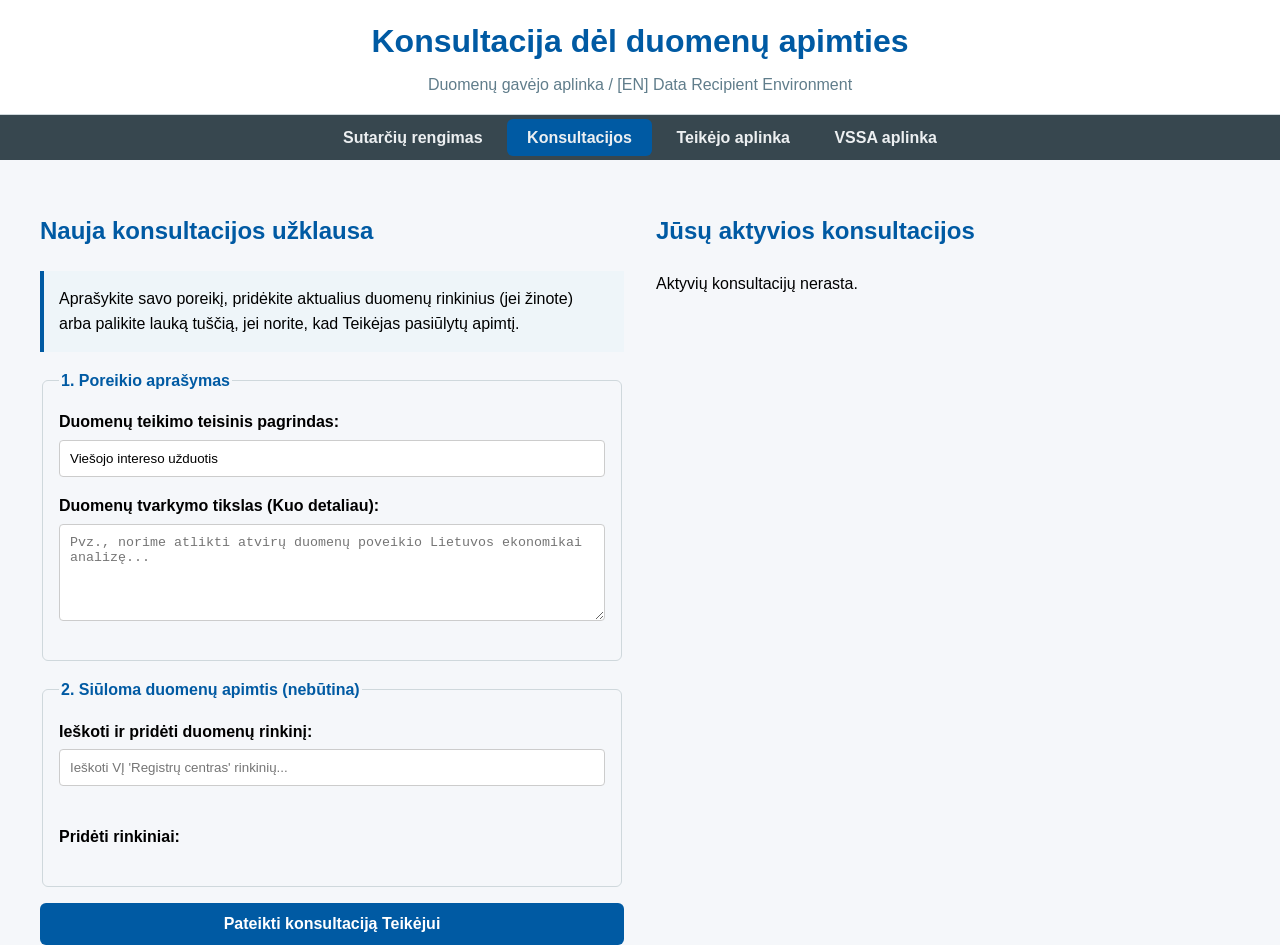
==== consultations.html @ 78e39f58 "Add consultations.html for consultation requests" ====
<!DOCTYPE html>
<html lang="lt">
<head>
    <meta charset="UTF-8">
    <meta name="viewport" content="width=device-width, initial-scale=1.0">
    <title>Konsultacijos - Išmaniosios sutartys</title>
    <link rel="stylesheet" href="style.css">
</head>
<body>
    <header>
        <div class="container">
            <h1>Konsultacija dėl duomenų apimties</h1>
            <p>Duomenų gavėjo aplinka / [EN] Data Recipient Environment</p>
        </div>
    </header>

    <nav class="main-nav">
        <div class="container">
            <a href="index.html">Sutarčių rengimas</a>
            <a href="consultations.html" class="active">Konsultacijos</a>
            <a href="provider.html">Teikėjo aplinka</a>
            <a href="vssa.html">VSSA aplinka</a>
        </div>
    </nav>

    <main class="container">
        <div class="grid-container">
            <!-- Kairė pusė: Užklausos forma -->
            <div class="form-section">
                <h2>Nauja konsultacijos užklausa</h2>
                <p class="helper-text">Aprašykite savo poreikį, pridėkite aktualius duomenų rinkinius (jei žinote) arba palikite lauką tuščią, jei norite, kad Teikėjas pasiūlytų apimtį.</p>
                <form id="consultation-form">
                    <fieldset>
                        <legend>1. Poreikio aprašymas</legend>
                        <label for="consult-legalBasis">Duomenų teikimo teisinis pagrindas:</label>
                        <input type="text" id="consult-legalBasis" value="Viešojo intereso užduotis">
                        
                        <label for="consult-dataPurpose">Duomenų tvarkymo tikslas (Kuo detaliau):</label>
                        <textarea id="consult-dataPurpose" rows="5" placeholder="Pvz., norime atlikti atvirų duomenų poveikio Lietuvos ekonomikai analizę..."></textarea>
                    </fieldset>

                    <fieldset>
                        <legend>2. Siūloma duomenų apimtis (nebūtina)</legend>
                        <label for="consult-dataset-search">Ieškoti ir pridėti duomenų rinkinį:</label>
                        <input type="search" id="consult-dataset-search" placeholder="Ieškoti VĮ 'Registrų centras' rinkinių...">
                        <div id="consult-datasets-selection"></div>
                        
                        <div id="consult-selected-datasets" class="selected-items-list">
                            <h4>Pridėti rinkiniai:</h4>
                            <!-- Čia bus rodomi pasirinkti rinkiniai -->
                        </div>
                    </fieldset>
                    
                    <button type="button" id="submit-consultation">Pateikti konsultaciją Teikėjui</button>
                </form>
            </div>

            <!-- Dešinė pusė: Aktyvios konsultacijos -->
            <div class="preview-section">
                <h2>Jūsų aktyvios konsultacijos</h2>
                <div id="active-consultations-list" class="contracts-list-container">
                    <p>Aktyvių konsultacijų nerasta.</p>
                </div>
            </div>
        </div>
    </main>

    <script src="consultations.js"></script>
</body>
</html>
---- style.css ----
:root {
    --primary-color: #005aa3;
    --text-color: #2c3e50;
    --border-color: #cfd8dc;
    --body-bg: #f5f7fa;
}

body {
    font-family: -apple-system, BlinkMacSystemFont, "Segoe UI", Roboto, Helvetica, Arial, sans-serif;
    line-height: 1.6;
    margin: 0;
    background-color: var(--body-bg);
}

.container {
    max-width: 1200px;
    margin: 0 auto;
    padding: 0 20px;
}

header {
    background-color: white;
    padding: 1rem 0;
    text-align: center;
    border-bottom: 1px solid var(--border-color);
}

header h1 { color: var(--primary-color); margin: 0; }
header p { margin: 5px 0 0; color: #607d8b; }

.main-nav {
    background-color: #37474f;
    padding: 10px 0;
    text-align: center;
    margin-bottom: 2rem;
}

.main-nav a {
    color: #eceff1;
    text-decoration: none;
    padding: 10px 20px;
    font-weight: bold;
    border-radius: 6px;
    transition: background-color 0.2s;
}

.main-nav a:hover { background-color: #455a64; }
.main-nav a.active { background-color: var(--primary-color); }

main h2 { color: var(--primary-color); }

.grid-container {
    display: grid;
    grid-template-columns: 1fr 1fr;
    gap: 2rem;
}

fieldset {
    border: 1px solid var(--border-color);
    border-radius: 6px;
    margin-bottom: 1rem;
    padding: 1rem;
}

legend { font-weight: bold; color: var(--primary-color); }
label { display: block; margin-bottom: 5px; font-weight: 600; }
input, select, textarea {
    width: 100%;
    padding: 10px;
    margin-bottom: 1rem;
    border: 1px solid #ccc;
    border-radius: 4px;
    box-sizing: border-box;
}

input[readonly] { background-color: #f1f3f4; }
#datasets-selection { max-height: 150px; overflow-y: auto; border: 1px solid #ccc; padding: 5px; }
.agreement-text { white-space: pre-wrap; font-size: 0.9rem; height: 400px; overflow-y: auto; border: 1px solid #eee; padding: 1rem; }
#json-preview { background-color: #263238; color: #eceff1; padding: 1rem; height: 250px; overflow-y: auto; }

button {
    width: 100%;
    padding: 12px;
    background-color: var(--primary-color);
    color: white;
    border: none;
    border-radius: 6px;
    font-size: 1rem;
    font-weight: bold;
    cursor: pointer;
}
button:hover { background-color: #004b8d; }

.helper-text { background-color: #eef5f9; border-left: 4px solid var(--primary-color); padding: 15px; margin-bottom: 1rem; }

.contracts-list-container .contract-card {
    background: white;
    border: 1px solid var(--border-color);
    border-left: 5px solid #ff9800; /* Pending status */
    padding: 1rem;
    border-radius: 6px;
    margin-bottom: 1rem;
}
.status-pending { color: #ff9800; font-weight: bold; }

.dashboard-grid { display: grid; grid-template-columns: repeat(auto-fit, minmax(250px, 1fr)); gap: 1.5rem; }
.dashboard-card { background-color: white; border: 1px solid var(--border-color); padding: 1.5rem; border-radius: 8px; text-align: center; }
.dashboard-card h3 { margin-top: 0; }
.card-metric { font-size: 3rem; font-weight: 700; color: var(--primary-color); }
.dashboard-card.status-total .card-metric { color: var(--primary-color); }
.dashboard-card.status-pending .card-metric { color: #ff9800; }
.dashboard-card.status-active .card-metric { color: #4caf50; }
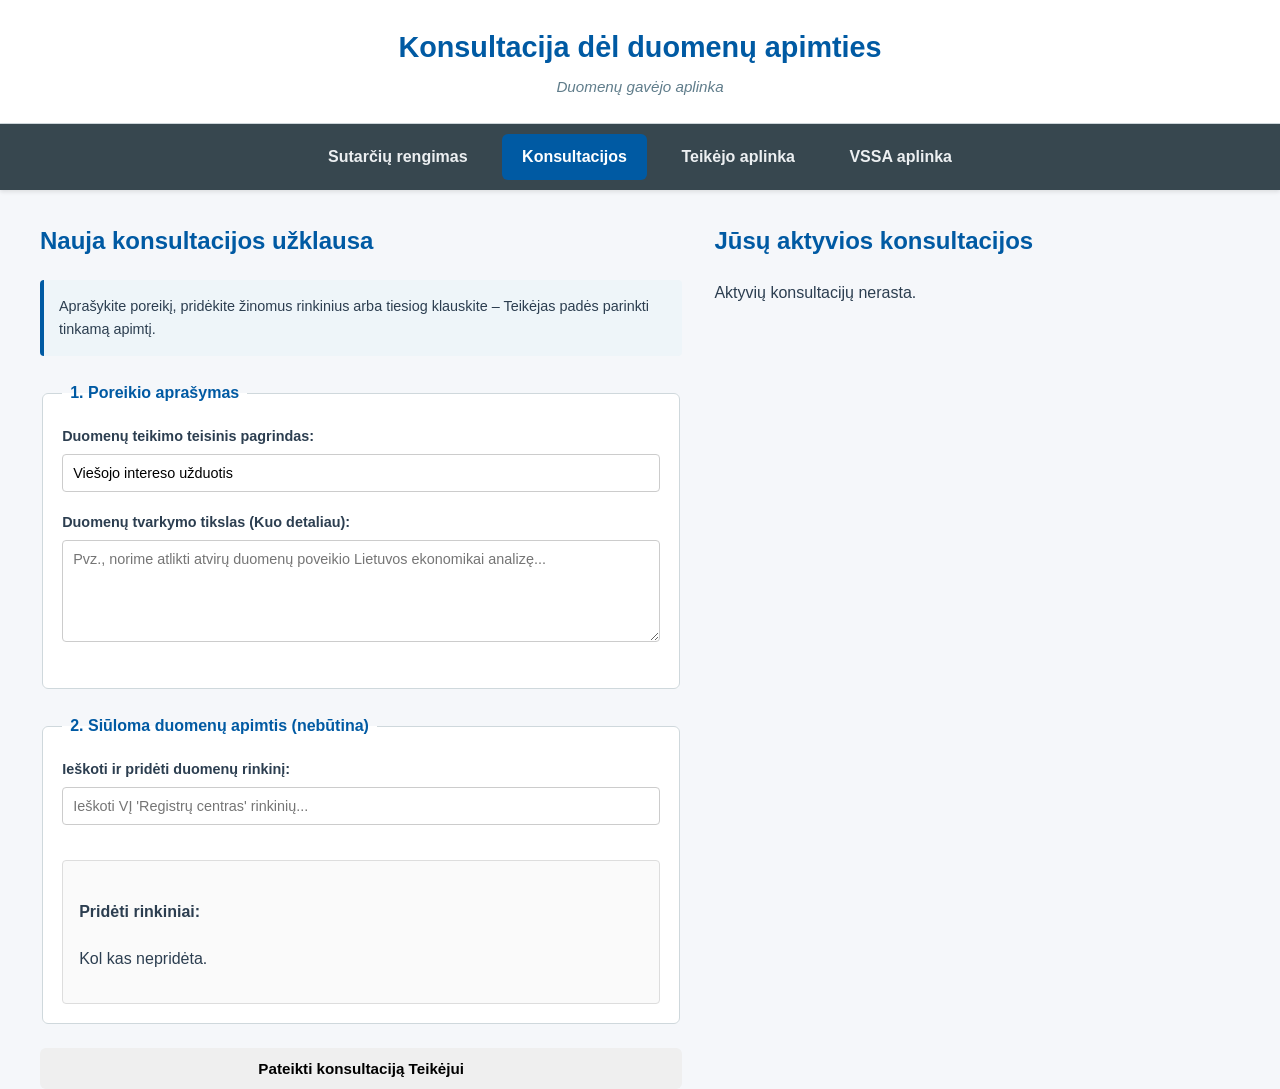
==== commit 1cda68d2: "Refactor consultations.html for improved clarity" ====
--- a/consultations.html
+++ b/consultations.html
@@ -8,12 +8,8 @@
 </head>
 <body>
     <header>
-        <div class="container">
-            <h1>Konsultacija dėl duomenų apimties</h1>
-            <p>Duomenų gavėjo aplinka / [EN] Data Recipient Environment</p>
-        </div>
+        <div class="container"><h1>Konsultacija dėl duomenų apimties</h1><p>Duomenų gavėjo aplinka</p></div>
     </header>
-
     <nav class="main-nav">
         <div class="container">
             <a href="index.html">Sutarčių rengimas</a>
@@ -22,49 +18,49 @@
             <a href="vssa.html">VSSA aplinka</a>
         </div>
     </nav>
-
     <main class="container">
         <div class="grid-container">
-            <!-- Kairė pusė: Užklausos forma -->
             <div class="form-section">
                 <h2>Nauja konsultacijos užklausa</h2>
-                <p class="helper-text">Aprašykite savo poreikį, pridėkite aktualius duomenų rinkinius (jei žinote) arba palikite lauką tuščią, jei norite, kad Teikėjas pasiūlytų apimtį.</p>
+                <p class="helper-text">Aprašykite poreikį, pridėkite žinomus rinkinius arba tiesiog klauskite – Teikėjas padės parinkti tinkamą apimtį.</p>
                 <form id="consultation-form">
                     <fieldset>
                         <legend>1. Poreikio aprašymas</legend>
                         <label for="consult-legalBasis">Duomenų teikimo teisinis pagrindas:</label>
                         <input type="text" id="consult-legalBasis" value="Viešojo intereso užduotis">
-                        
                         <label for="consult-dataPurpose">Duomenų tvarkymo tikslas (Kuo detaliau):</label>
                         <textarea id="consult-dataPurpose" rows="5" placeholder="Pvz., norime atlikti atvirų duomenų poveikio Lietuvos ekonomikai analizę..."></textarea>
                     </fieldset>
-
                     <fieldset>
                         <legend>2. Siūloma duomenų apimtis (nebūtina)</legend>
                         <label for="consult-dataset-search">Ieškoti ir pridėti duomenų rinkinį:</label>
                         <input type="search" id="consult-dataset-search" placeholder="Ieškoti VĮ 'Registrų centras' rinkinių...">
                         <div id="consult-datasets-selection"></div>
-                        
-                        <div id="consult-selected-datasets" class="selected-items-list">
-                            <h4>Pridėti rinkiniai:</h4>
-                            <!-- Čia bus rodomi pasirinkti rinkiniai -->
-                        </div>
+                        <div id="consult-selected-datasets" class="selected-items-list"><p>Kol kas nepridėta.</p></div>
                     </fieldset>
-                    
                     <button type="button" id="submit-consultation">Pateikti konsultaciją Teikėjui</button>
                 </form>
             </div>
-
-            <!-- Dešinė pusė: Aktyvios konsultacijos -->
             <div class="preview-section">
                 <h2>Jūsų aktyvios konsultacijos</h2>
-                <div id="active-consultations-list" class="contracts-list-container">
-                    <p>Aktyvių konsultacijų nerasta.</p>
-                </div>
+                <div id="active-consultations-list" class="contracts-list-container"><p>Aktyvių konsultacijų nerasta.</p></div>
             </div>
         </div>
     </main>
-
+    <div id="chat-modal" class="modal-overlay" style="display: none;">
+        <div class="modal-content">
+            <h2 id="chat-modal-title">Konsultacijos peržiūra</h2>
+            <div id="chat-history" class="chat-history"></div>
+            <div id="chat-input-area" class="chat-input-area">
+                <textarea id="chat-message-input" placeholder="Jūsų klausimas ar atsakymas..." rows="3"></textarea>
+                <button id="send-chat-message">Siųsti</button>
+            </div>
+            <div class="modal-actions">
+                <button id="finish-consultation-btn" class="btn-success">Užbaigti konsultaciją</button>
+                <button id="close-modal-btn" class="btn-secondary">Uždaryti</button>
+            </div>
+        </div>
+    </div>
     <script src="consultations.js"></script>
 </body>
 </html>
--- a/style.css
+++ b/style.css
@@ -1,8 +1,12 @@
 :root {
     --primary-color: #005aa3;
+    --primary-hover: #004b8d;
     --text-color: #2c3e50;
     --border-color: #cfd8dc;
     --body-bg: #f5f7fa;
+    --card-bg: #ffffff;
+    --success-color: #2e7d32;
+    --pending-color: #ff9800;
 }
 
 body {
@@ -10,6 +14,7 @@
     line-height: 1.6;
     margin: 0;
     background-color: var(--body-bg);
+    color: var(--text-color);
 }
 
 .container {
@@ -18,21 +23,34 @@
     padding: 0 20px;
 }
 
+/* Antraštė */
 header {
     background-color: white;
-    padding: 1rem 0;
+    padding: 1.5rem 0;
     text-align: center;
     border-bottom: 1px solid var(--border-color);
 }
 
-header h1 { color: var(--primary-color); margin: 0; }
-header p { margin: 5px 0 0; color: #607d8b; }
-
+header h1 {
+    color: var(--primary-color);
+    margin: 0;
+    font-size: 1.8rem;
+}
+
+header p {
+    margin: 5px 0 0;
+    color: #607d8b;
+    font-style: italic;
+    font-size: 0.95rem;
+}
+
+/* Navigacija */
 .main-nav {
     background-color: #37474f;
     padding: 10px 0;
     text-align: center;
     margin-bottom: 2rem;
+    box-shadow: 0 2px 4px rgba(0,0,0,0.1);
 }
 
 .main-nav a {
@@ -41,72 +59,265 @@
     padding: 10px 20px;
     font-weight: bold;
     border-radius: 6px;
-    transition: background-color 0.2s;
-}
-
-.main-nav a:hover { background-color: #455a64; }
-.main-nav a.active { background-color: var(--primary-color); }
-
-main h2 { color: var(--primary-color); }
+    margin: 0 5px;
+    display: inline-block;
+    transition: background-color 0.2s, color 0.2s;
+}
+
+.main-nav a:hover {
+    background-color: #455a64;
+    color: white;
+}
+
+.main-nav a.active {
+    background-color: var(--primary-color);
+    color: white;
+}
+
+/* Turinio struktūra */
+main h2 {
+    color: var(--primary-color);
+    margin-top: 0;
+}
 
 .grid-container {
     display: grid;
-    grid-template-columns: 1fr 1fr;
+    grid-template-columns: 1.1fr 0.9fr;
     gap: 2rem;
 }
 
+/* Formos elementai */
 fieldset {
     border: 1px solid var(--border-color);
     border-radius: 6px;
-    margin-bottom: 1rem;
-    padding: 1rem;
-}
-
-legend { font-weight: bold; color: var(--primary-color); }
-label { display: block; margin-bottom: 5px; font-weight: 600; }
+    margin-bottom: 1.5rem;
+    padding: 1.2rem;
+    background-color: white;
+}
+
+legend {
+    font-weight: bold;
+    color: var(--primary-color);
+    padding: 0 8px;
+}
+
+label {
+    display: block;
+    margin-bottom: 6px;
+    font-weight: 600;
+    font-size: 0.9rem;
+}
+
 input, select, textarea {
     width: 100%;
     padding: 10px;
-    margin-bottom: 1rem;
+    margin-bottom: 1.2rem;
     border: 1px solid #ccc;
     border-radius: 4px;
     box-sizing: border-box;
-}
-
-input[readonly] { background-color: #f1f3f4; }
-#datasets-selection { max-height: 150px; overflow-y: auto; border: 1px solid #ccc; padding: 5px; }
-.agreement-text { white-space: pre-wrap; font-size: 0.9rem; height: 400px; overflow-y: auto; border: 1px solid #eee; padding: 1rem; }
-#json-preview { background-color: #263238; color: #eceff1; padding: 1rem; height: 250px; overflow-y: auto; }
-
+    font-family: inherit;
+    font-size: 0.9rem;
+}
+
+input[readonly] {
+    background-color: #f1f3f4;
+    color: #5f6368;
+    cursor: not-allowed;
+}
+
+/* Duomenų rinkinių sritis */
+#datasets-selection {
+    max-height: 150px;
+    overflow-y: auto;
+    border: 1px solid #ccc;
+    padding: 8px;
+    border-radius: 4px;
+    background: #fafafa;
+}
+
+.dataset-item {
+    padding: 6px 0;
+    border-bottom: 1px solid #eee;
+}
+
+.dataset-item:last-child {
+    border-bottom: none;
+}
+
+.dataset-item label {
+    font-weight: normal;
+    cursor: pointer;
+}
+
+/* Sutarties peržiūra */
+.preview-section {
+    position: sticky;
+    top: 20px;
+    height: fit-content;
+}
+
+.agreement-text {
+    white-space: pre-wrap;
+    font-size: 0.85rem;
+    line-height: 1.5;
+    height: 380px;
+    overflow-y: auto;
+    border: 1px solid #eee;
+    padding: 1rem;
+    background: #fdfdfd;
+    border-radius: 4px;
+    box-shadow: inset 0 1px 3px rgba(0,0,0,0.05);
+}
+
+#json-preview {
+    background-color: #263238;
+    color: #eceff1;
+    padding: 1rem;
+    height: 250px;
+    overflow-y: auto;
+    border-radius: 4px;
+    font-family: monospace;
+    font-size: 0.8rem;
+}
+
+/* Mygtukai */
 button {
+    display: block;
     width: 100%;
     padding: 12px;
+    border: none;
+    border-radius: 6px;
+    font-size: 0.95rem;
+    font-weight: bold;
+    cursor: pointer;
+    transition: background-color 0.2s;
+}
+
+.btn-primary {
     background-color: var(--primary-color);
     color: white;
-    border: none;
-    border-radius: 6px;
-    font-size: 1rem;
-    font-weight: bold;
-    cursor: pointer;
-}
-button:hover { background-color: #004b8d; }
-
-.helper-text { background-color: #eef5f9; border-left: 4px solid var(--primary-color); padding: 15px; margin-bottom: 1rem; }
-
-.contracts-list-container .contract-card {
+}
+
+.btn-primary:hover {
+    background-color: var(--primary-hover);
+}
+
+.btn-secondary {
+    background-color: #78909c;
+    color: white;
+}
+
+.btn-secondary:hover {
+    background-color: #546e7a;
+}
+
+/* Konsultacijų, Teikėjo ir VSSA skydelio pagalbiniai elementai */
+.helper-text {
+    background-color: #eef5f9;
+    border-left: 4px solid var(--primary-color);
+    padding: 15px;
+    margin-bottom: 1.5rem;
+    border-radius: 4px;
+    font-size: 0.9rem;
+}
+
+.contract-card {
     background: white;
     border: 1px solid var(--border-color);
-    border-left: 5px solid #ff9800; /* Pending status */
-    padding: 1rem;
+    border-left: 5px solid var(--pending-color);
+    padding: 1.2rem;
     border-radius: 6px;
     margin-bottom: 1rem;
-}
-.status-pending { color: #ff9800; font-weight: bold; }
-
-.dashboard-grid { display: grid; grid-template-columns: repeat(auto-fit, minmax(250px, 1fr)); gap: 1.5rem; }
-.dashboard-card { background-color: white; border: 1px solid var(--border-color); padding: 1.5rem; border-radius: 8px; text-align: center; }
-.dashboard-card h3 { margin-top: 0; }
-.card-metric { font-size: 3rem; font-weight: 700; color: var(--primary-color); }
+    box-shadow: 0 2px 4px rgba(0,0,0,0.02);
+}
+
+.status-pending {
+    color: var(--pending-color);
+    font-weight: bold;
+}
+
+/* Paieškos rezultatai ir pasirinkimai konsultacijų puslapyje */
+.search-result-item {
+    padding: 10px;
+    cursor: pointer;
+    border-bottom: 1px solid #eee;
+    transition: background-color 0.2s;
+}
+
+.search-result-item:hover {
+    background-color: #f0f0f0;
+}
+
+.selected-items-list {
+    margin-top: 1rem;
+    padding: 1rem;
+    background-color: #fafafa;
+    border: 1px solid #ddd;
+    border-radius: 4px;
+}
+
+.selected-item {
+    background-color: #cfd8dc;
+    padding: 6px 12px;
+    border-radius: 20px;
+    display: inline-block;
+    margin: 5px;
+    font-size: 0.85rem;
+    font-weight: 500;
+}
+
+.provider-response {
+    margin-top: 12px;
+    padding: 12px;
+    background-color: #e8f5e9;
+    border-left: 4px solid var(--success-color);
+    border-radius: 4px;
+    font-size: 0.9rem;
+}
+
+/* VSSA Dashboard */
+.dashboard-grid {
+    display: grid;
+    grid-template-columns: repeat(auto-fit, minmax(240px, 1fr));
+    gap: 1.5rem;
+}
+
+.dashboard-card {
+    background-color: white;
+    border: 1px solid var(--border-color);
+    padding: 1.5rem;
+    border-radius: 8px;
+    text-align: center;
+    box-shadow: 0 2px 4px rgba(0,0,0,0.02);
+}
+
+.dashboard-card h3 {
+    margin-top: 0;
+    font-size: 1.1rem;
+}
+
+.card-metric {
+    font-size: 3rem;
+    font-weight: 700;
+    color: var(--primary-color);
+}
+
 .dashboard-card.status-total .card-metric { color: var(--primary-color); }
-.dashboard-card.status-pending .card-metric { color: #ff9800; }
-.dashboard-card.status-active .card-metric { color: #4caf50; }
+.dashboard-card.status-pending .card-metric { color: var(--pending-color); }
+.dashboard-card.status-active .card-metric { color: var(--success-color); }
+
+/* Koja */
+footer {
+    text-align: center;
+    padding: 1.5rem 0;
+    margin-top: 3rem;
+    background-color: #eceff1;
+    border-top: 1px solid var(--border-color);
+    font-size: 0.9rem;
+}
+
+.small-text {
+    font-size: 0.8rem;
+    color: #546e7a;
+    margin-top: 5px;
+}
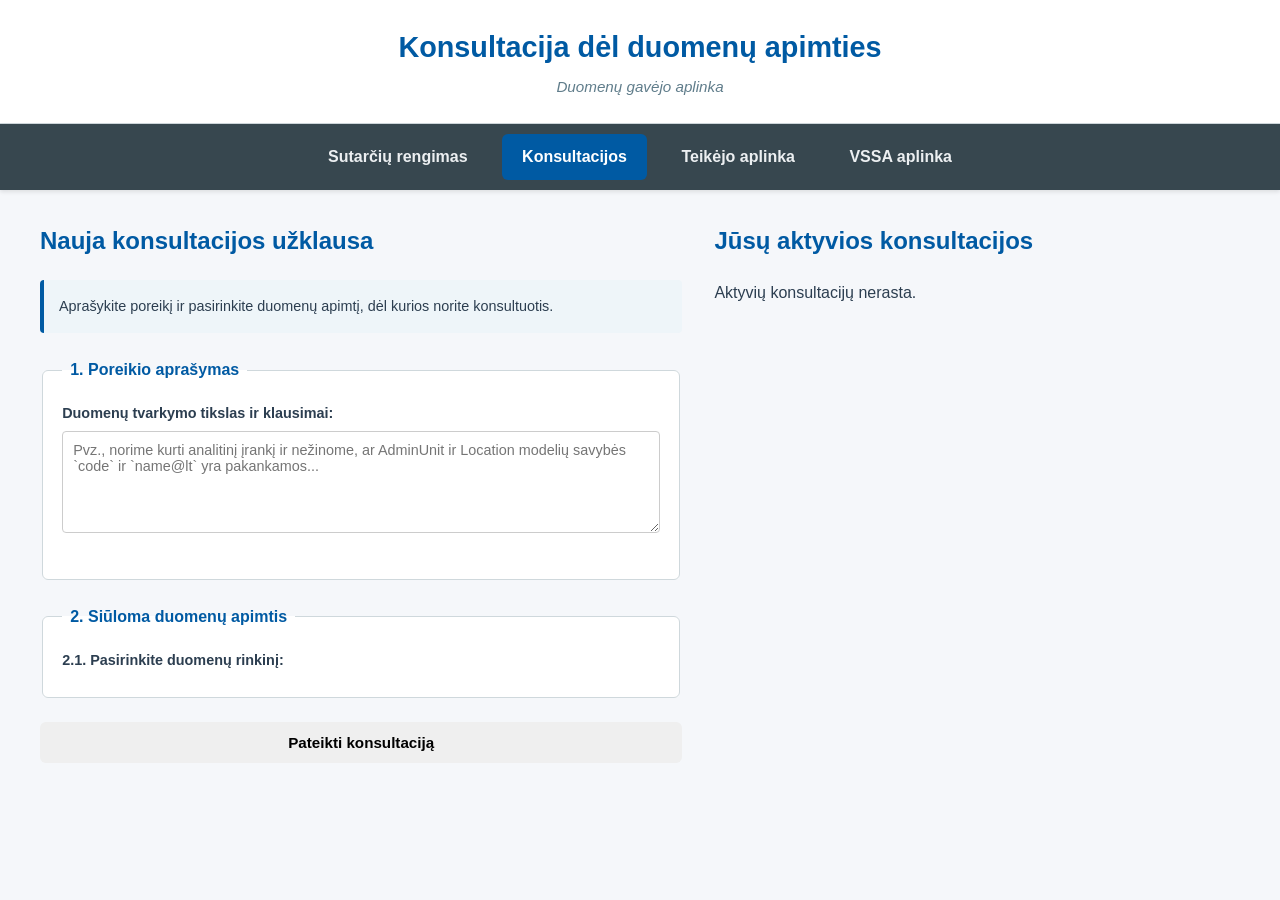
==== commit fa928103: "Update consultation request form and labels" ====
--- a/consultations.html
+++ b/consultations.html
@@ -22,23 +22,28 @@
         <div class="grid-container">
             <div class="form-section">
                 <h2>Nauja konsultacijos užklausa</h2>
-                <p class="helper-text">Aprašykite poreikį, pridėkite žinomus rinkinius arba tiesiog klauskite – Teikėjas padės parinkti tinkamą apimtį.</p>
+                <p class="helper-text">Aprašykite poreikį ir pasirinkite duomenų apimtį, dėl kurios norite konsultuotis.</p>
                 <form id="consultation-form">
                     <fieldset>
                         <legend>1. Poreikio aprašymas</legend>
-                        <label for="consult-legalBasis">Duomenų teikimo teisinis pagrindas:</label>
-                        <input type="text" id="consult-legalBasis" value="Viešojo intereso užduotis">
-                        <label for="consult-dataPurpose">Duomenų tvarkymo tikslas (Kuo detaliau):</label>
-                        <textarea id="consult-dataPurpose" rows="5" placeholder="Pvz., norime atlikti atvirų duomenų poveikio Lietuvos ekonomikai analizę..."></textarea>
+                        <label for="consult-dataPurpose">Duomenų tvarkymo tikslas ir klausimai:</label>
+                        <textarea id="consult-dataPurpose" rows="5" placeholder="Pvz., norime kurti analitinį įrankį ir nežinome, ar AdminUnit ir Location modelių savybės `code` ir `name@lt` yra pakankamos..."></textarea>
                     </fieldset>
                     <fieldset>
-                        <legend>2. Siūloma duomenų apimtis (nebūtina)</legend>
-                        <label for="consult-dataset-search">Ieškoti ir pridėti duomenų rinkinį:</label>
-                        <input type="search" id="consult-dataset-search" placeholder="Ieškoti VĮ 'Registrų centras' rinkinių...">
+                        <legend>2. Siūloma duomenų apimtis</legend>
+                        <label>2.1. Pasirinkite duomenų rinkinį:</label>
                         <div id="consult-datasets-selection"></div>
-                        <div id="consult-selected-datasets" class="selected-items-list"><p>Kol kas nepridėta.</p></div>
+                        
+                        <div id="consult-models-container" class="selection-container" style="display: none;">
+                            <label>2.2. Pasirinkite modelius:</label>
+                            <div id="consult-models-selection"></div>
+                        </div>
+                        <div id="consult-properties-container" class="selection-container" style="display: none;">
+                            <label>2.3. Pasirinkite savybes:</label>
+                            <div id="consult-properties-selection"></div>
+                        </div>
                     </fieldset>
-                    <button type="button" id="submit-consultation">Pateikti konsultaciją Teikėjui</button>
+                    <button type="button" id="submit-consultation">Pateikti konsultaciją</button>
                 </form>
             </div>
             <div class="preview-section">
@@ -47,20 +52,7 @@
             </div>
         </div>
     </main>
-    <div id="chat-modal" class="modal-overlay" style="display: none;">
-        <div class="modal-content">
-            <h2 id="chat-modal-title">Konsultacijos peržiūra</h2>
-            <div id="chat-history" class="chat-history"></div>
-            <div id="chat-input-area" class="chat-input-area">
-                <textarea id="chat-message-input" placeholder="Jūsų klausimas ar atsakymas..." rows="3"></textarea>
-                <button id="send-chat-message">Siųsti</button>
-            </div>
-            <div class="modal-actions">
-                <button id="finish-consultation-btn" class="btn-success">Užbaigti konsultaciją</button>
-                <button id="close-modal-btn" class="btn-secondary">Uždaryti</button>
-            </div>
-        </div>
-    </div>
+    <!-- MODAL langas liko nepakitęs, todėl čia nepateikiamas -->
     <script src="consultations.js"></script>
 </body>
 </html>
--- a/style.css
+++ b/style.css
@@ -321,3 +321,135 @@
     color: #546e7a;
     margin-top: 5px;
 }
+
+/* --- KONSULTACIJŲ POKALBIŲ LANGO (MODAL) STILIAI --- */
+.modal-overlay {
+    position: fixed;
+    z-index: 100;
+    left: 0;
+    top: 0;
+    width: 100%;
+    height: 100%;
+    background-color: rgba(0,0,0,0.5);
+    display: flex;
+    align-items: center;
+    justify-content: center;
+}
+
+.modal-content {
+    background-color: white;
+    width: 90%;
+    max-width: 700px;
+    border-radius: 8px;
+    padding: 2rem;
+    box-shadow: 0 5px 15px rgba(0,0,0,0.3);
+    max-height: 90vh;
+    display: flex;
+    flex-direction: column;
+}
+
+.chat-history {
+    height: 300px;
+    overflow-y: auto;
+    border: 1px solid var(--border-color);
+    padding: 1rem;
+    margin-bottom: 1rem;
+    background-color: #fafafa;
+    border-radius: 4px;
+}
+
+.chat-message {
+    margin-bottom: 1rem;
+    padding: 10px 14px;
+    border-radius: 8px;
+    max-width: 85%;
+    font-size: 0.9rem;
+}
+
+.chat-message.recipient {
+    background-color: #e3f2fd;
+    margin-right: auto;
+    border-bottom-left-radius: 0px;
+}
+
+.chat-message.provider {
+    background-color: #e8f5e9;
+    margin-left: auto;
+    border-bottom-right-radius: 0px;
+}
+
+.chat-message strong {
+    font-size: 0.85rem;
+    color: #37474f;
+}
+
+.chat-message p {
+    margin: 5px 0 0;
+}
+
+.chat-input-area {
+    display: flex;
+    gap: 10px;
+}
+
+.chat-input-area textarea {
+    flex-grow: 1;
+    margin-bottom: 0;
+}
+
+.modal-actions {
+    margin-top: 1rem;
+    display: flex;
+    justify-content: flex-end;
+    gap: 10px;
+}
+
+.btn-success {
+    background-color: var(--success-color);
+    color: white;
+}
+
+.btn-success:hover {
+    background-color: #1b5e20;
+}
+
+.remove-btn {
+    cursor: pointer;
+    color: #d32f2f;
+    font-weight: bold;
+    margin-left: 5px;
+}
+
+/* --- MINIMALISTINIO ARCHYVO STILIAI --- */
+.archive-list {
+    list-style: none;
+    padding: 0;
+    margin: 0;
+}
+
+.archive-list li {
+    background: #fafbfc;
+    margin-bottom: 8px;
+    border: 1px solid var(--border-color);
+    border-radius: 4px;
+    transition: background-color 0.2s;
+}
+
+.archive-list li:hover {
+    background: #eceff1;
+}
+
+.archive-list li a {
+    display: block;
+    padding: 12px 15px;
+    text-decoration: none;
+    color: var(--text-color);
+    font-weight: 500;
+    font-size: 0.9rem;
+}
+
+.archive-placeholder {
+    color: #78909c;
+    font-style: italic;
+    list-style: none;
+}
